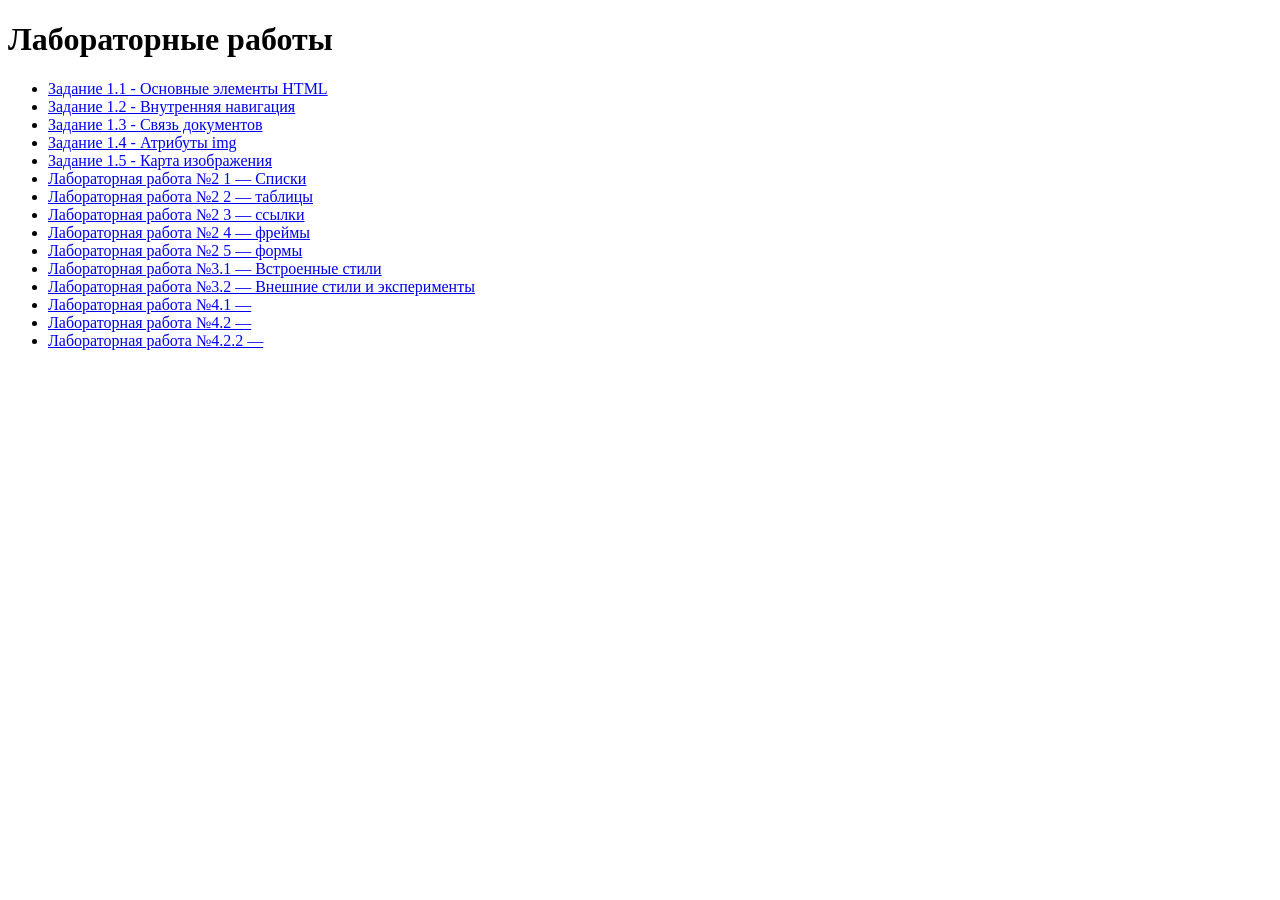
==== index.html @ c00015ff "fffffffffff" ====
<!DOCTYPE html>
<html lang="ru">
<head>
    <meta charset="UTF-8">
    <title>Лабораторные работы</title>
</head>
<body>
    <h1>Лабораторные работы</h1>
    <ul>
        <li><a href="lab_1/lab1_1.html">Задание 1.1 - Основные элементы HTML</a></li>
        <li><a href="lab_1/lab1_2.html">Задание 1.2 - Внутренняя навигация</a></li>
        <li><a href="lab_1/lab1_3.html">Задание 1.3 - Связь документов</a></li>
        <li><a href="lab_1/lab1_4.html">Задание 1.4 - Атрибуты img</a></li>
        <li><a href="lab_1/lab1_5.html">Задание 1.5 - Карта изображения</a></li>
        <li><a href="lab_2/lists.html">Лабораторная работа №2 1 — Списки</a></li>
        <li><a href="lab_2/tables.html">Лабораторная работа №2 2 —  таблицы</a></li>
         <li><a href="lab_2/iframes/index.html">Лабораторная работа №2 3  — ссылки </a></li>
        <li><a href="lab_2/embedded.html">Лабораторная работа №2 4  — фреймы</a></li>
        <li><a href="lab_2/form.html">Лабораторная работа №2 5 — формы</a></li>
        <li><a href="lab_3/lab_3_1.html">Лабораторная работа №3.1 — Встроенные стили</a></li>
        <li><a href="lab_3/lab_3_2.html">Лабораторная работа №3.2 — Внешние стили и эксперименты</a></li>
        <li><a href="lab4/lab_4_1.html">Лабораторная работа №4.1 — </a></li>
        <li><a href="lab4/lab_4_2.html">Лабораторная работа №4.2 — </a></li>
        <li><a href="lab4/lab_4_2_2.html">Лабораторная работа №4.2.2 — </a></li>
    </ul>
</body>
</html>
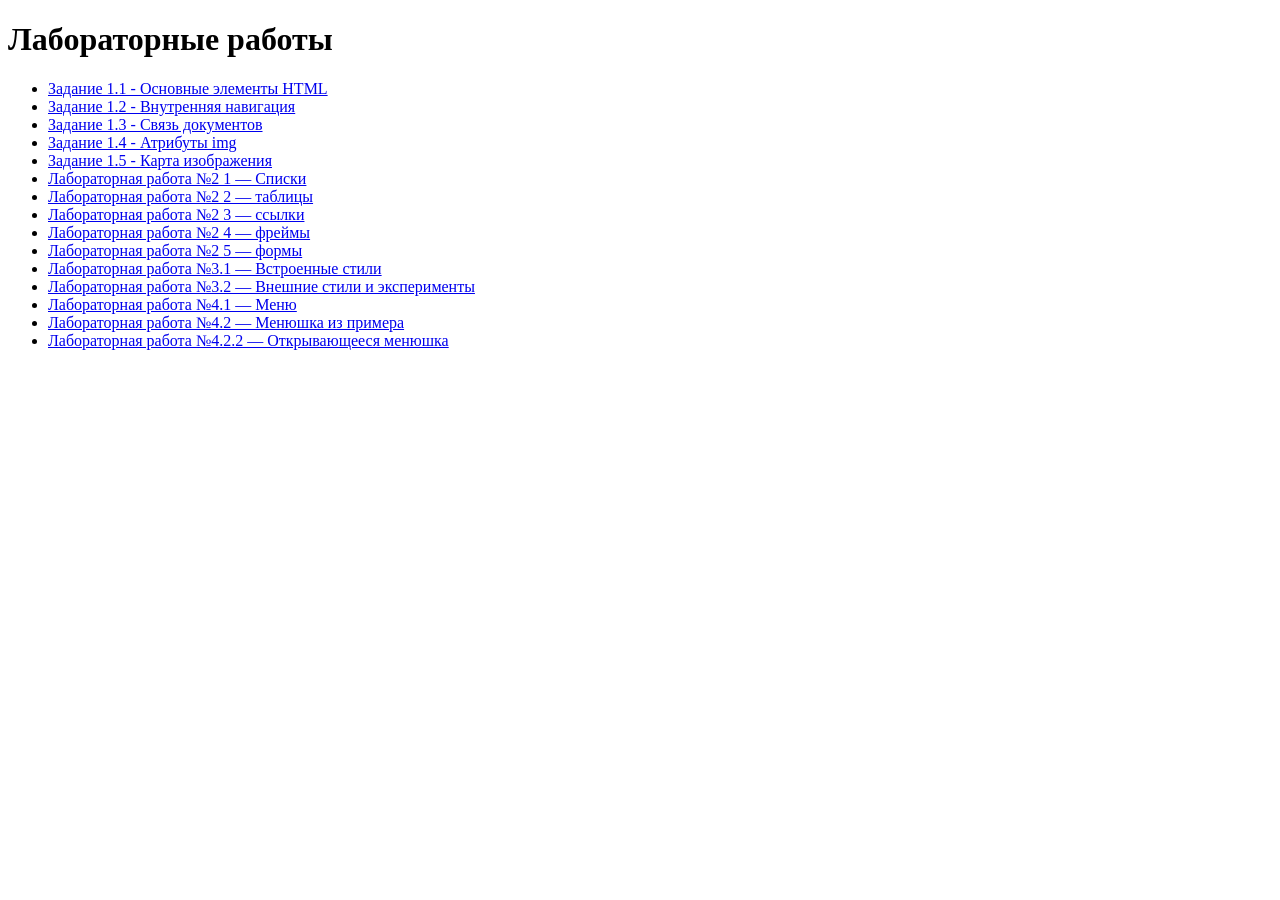
==== commit 9446e967: "аву" ====
--- a/index.html
+++ b/index.html
@@ -19,9 +19,9 @@
         <li><a href="lab_2/form.html">Лабораторная работа №2 5 — формы</a></li>
         <li><a href="lab_3/lab_3_1.html">Лабораторная работа №3.1 — Встроенные стили</a></li>
         <li><a href="lab_3/lab_3_2.html">Лабораторная работа №3.2 — Внешние стили и эксперименты</a></li>
-        <li><a href="lab4/lab_4_1.html">Лабораторная работа №4.1 — </a></li>
-        <li><a href="lab4/lab_4_2.html">Лабораторная работа №4.2 — </a></li>
-        <li><a href="lab4/lab_4_2_2.html">Лабораторная работа №4.2.2 — </a></li>
+        <li><a href="lab_4/lab_4_1.html">Лабораторная работа №4.1 — Меню </a></li>
+        <li><a href="lab_4/lab_4_2.html">Лабораторная работа №4.2 — Менюшка из примера </a></li>
+        <li><a href="lab_4/lab_4_2_2.html">Лабораторная работа №4.2.2 — Открывающееся менюшка</a></li>
     </ul>
 </body>
 </html>
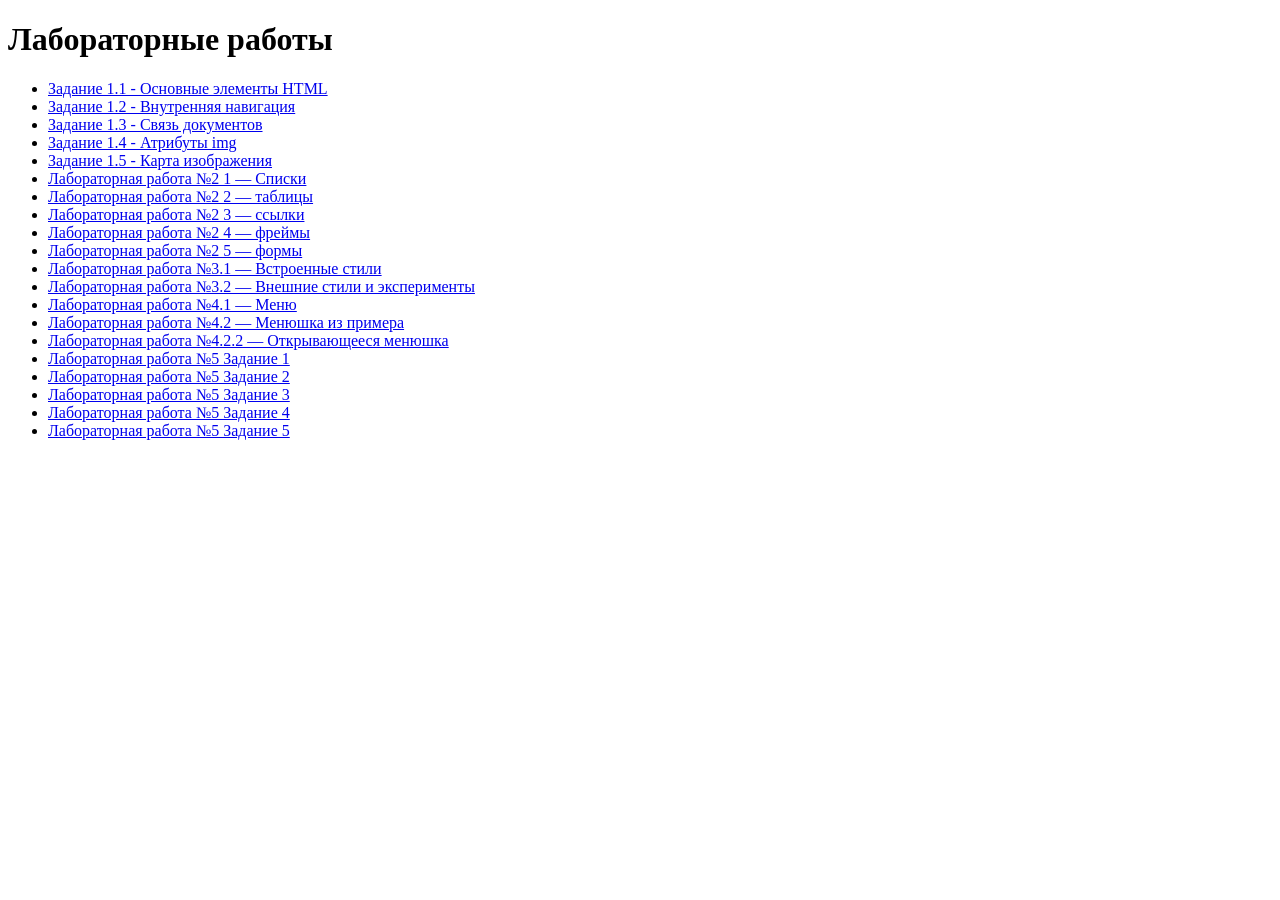
==== commit f5a23752: "авы" ====
--- a/index.html
+++ b/index.html
@@ -22,6 +22,11 @@
         <li><a href="lab_4/lab_4_1.html">Лабораторная работа №4.1 — Меню </a></li>
         <li><a href="lab_4/lab_4_2.html">Лабораторная работа №4.2 — Менюшка из примера </a></li>
         <li><a href="lab_4/lab_4_2_2.html">Лабораторная работа №4.2.2 — Открывающееся менюшка</a></li>
+        <li><a href="lab_5/lab5_1.html">Лабораторная работа №5 Задание 1</a></li>
+        <li><a href="lab_5/lab5_2.html">Лабораторная работа №5 Задание 2</a></li>
+        <li><a href="lab_5/lab5_3.html">Лабораторная работа №5 Задание 3</a></li>
+        <li><a href="lab_5/lab5_4.html">Лабораторная работа №5 Задание 4</a></li>
+        <li><a href="lab_5/lab5_5.html">Лабораторная работа №5 Задание 5</a></li>
     </ul>
 </body>
 </html>
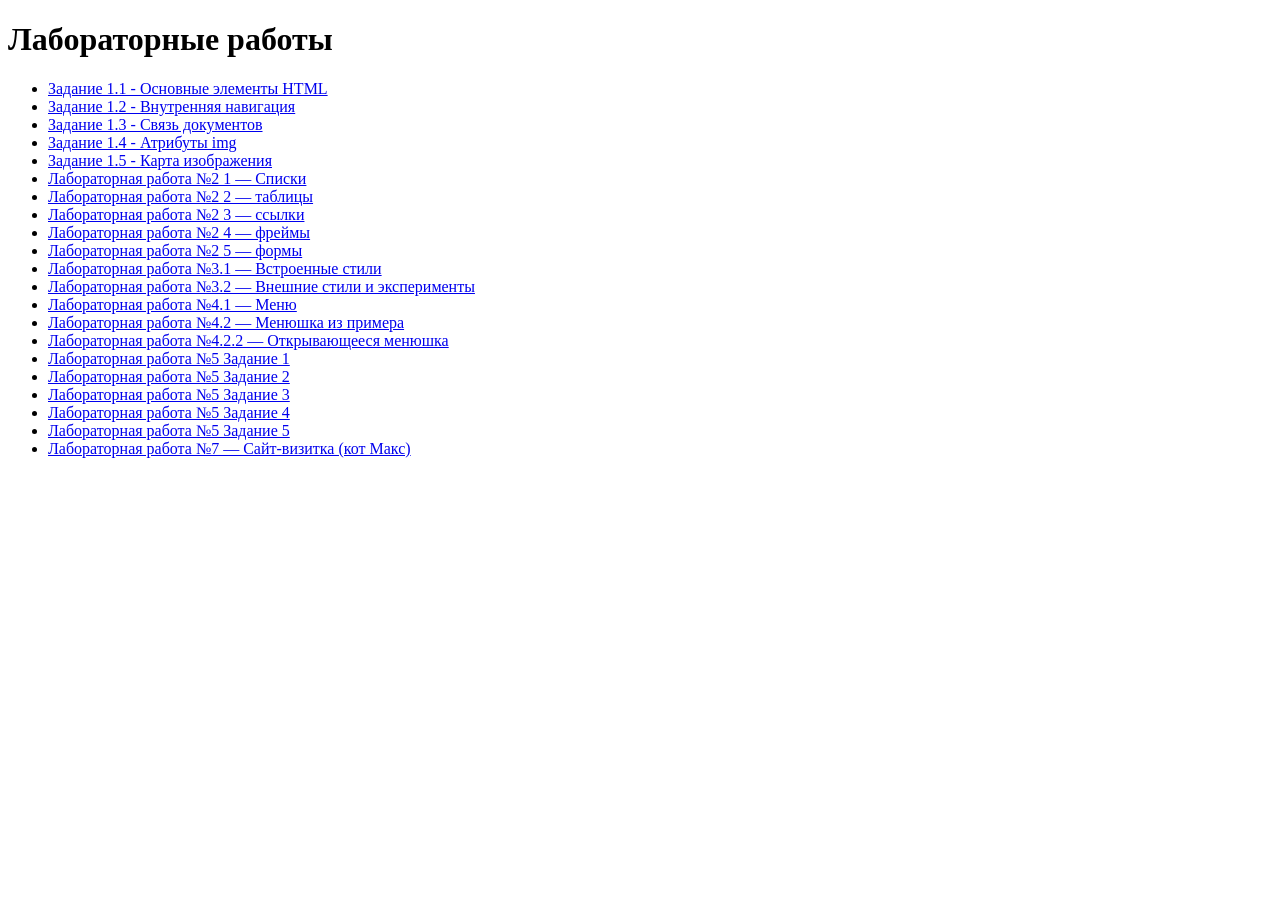
==== commit 2edf8e34: "уывкуы" ====
--- a/index.html
+++ b/index.html
@@ -13,20 +13,21 @@
         <li><a href="lab_1/lab1_4.html">Задание 1.4 - Атрибуты img</a></li>
         <li><a href="lab_1/lab1_5.html">Задание 1.5 - Карта изображения</a></li>
         <li><a href="lab_2/lists.html">Лабораторная работа №2 1 — Списки</a></li>
-        <li><a href="lab_2/tables.html">Лабораторная работа №2 2 —  таблицы</a></li>
-         <li><a href="lab_2/iframes/index.html">Лабораторная работа №2 3  — ссылки </a></li>
-        <li><a href="lab_2/embedded.html">Лабораторная работа №2 4  — фреймы</a></li>
+        <li><a href="lab_2/tables.html">Лабораторная работа №2 2 — таблицы</a></li>
+        <li><a href="lab_2/iframes/index.html">Лабораторная работа №2 3 — ссылки</a></li>
+        <li><a href="lab_2/embedded.html">Лабораторная работа №2 4 — фреймы</a></li>
         <li><a href="lab_2/form.html">Лабораторная работа №2 5 — формы</a></li>
         <li><a href="lab_3/lab_3_1.html">Лабораторная работа №3.1 — Встроенные стили</a></li>
         <li><a href="lab_3/lab_3_2.html">Лабораторная работа №3.2 — Внешние стили и эксперименты</a></li>
-        <li><a href="lab_4/lab_4_1.html">Лабораторная работа №4.1 — Меню </a></li>
-        <li><a href="lab_4/lab_4_2.html">Лабораторная работа №4.2 — Менюшка из примера </a></li>
+        <li><a href="lab_4/lab_4_1.html">Лабораторная работа №4.1 — Меню</a></li>
+        <li><a href="lab_4/lab_4_2.html">Лабораторная работа №4.2 — Менюшка из примера</a></li>
         <li><a href="lab_4/lab_4_2_2.html">Лабораторная работа №4.2.2 — Открывающееся менюшка</a></li>
         <li><a href="lab_5/lab5_1.html">Лабораторная работа №5 Задание 1</a></li>
         <li><a href="lab_5/lab5_2.html">Лабораторная работа №5 Задание 2</a></li>
         <li><a href="lab_5/lab5_3.html">Лабораторная работа №5 Задание 3</a></li>
         <li><a href="lab_5/lab5_4.html">Лабораторная работа №5 Задание 4</a></li>
         <li><a href="lab_5/lab5_5.html">Лабораторная работа №5 Задание 5</a></li>
+        <li><a href="lab_7/index.html">Лабораторная работа №7 — Сайт-визитка (кот Макс)</a></li>
     </ul>
 </body>
 </html>
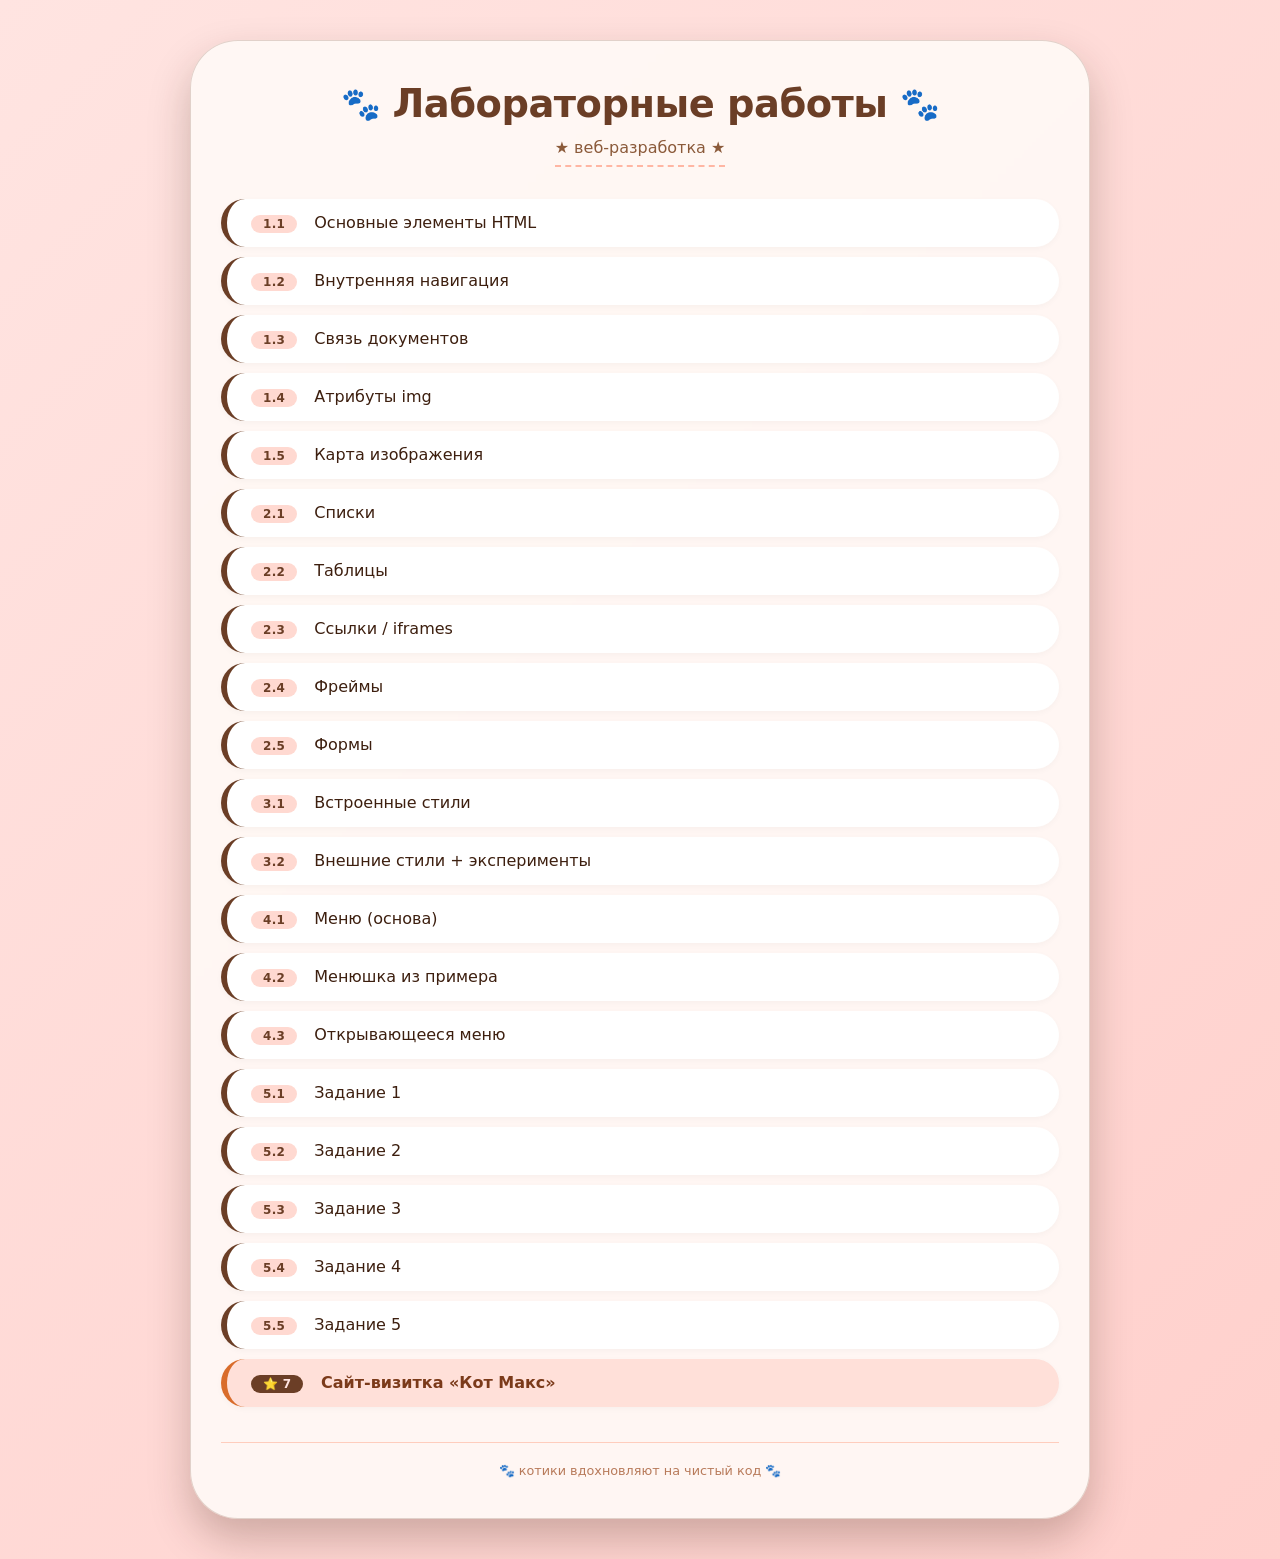
==== commit 8b529956: "уауваввауува" ====
--- a/index.html
+++ b/index.html
@@ -2,32 +2,190 @@
 <html lang="ru">
 <head>
     <meta charset="UTF-8">
+    <meta name="viewport" content="width=device-width, initial-scale=1.0">
     <title>Лабораторные работы</title>
+    <style>
+        * {
+            margin: 0;
+            padding: 0;
+            box-sizing: border-box;
+        }
+        
+        body {
+            background: linear-gradient(135deg, #FFE4E1 0%, #FFD0CC 100%);
+            font-family: 'Segoe UI', 'Ubuntu', system-ui, -apple-system, sans-serif;
+            min-height: 100vh;
+            padding: 40px 20px;
+        }
+        
+        .container {
+            max-width: 900px;
+            margin: 0 auto;
+            background: rgba(255, 248, 245, 0.95);
+            border-radius: 48px;
+            box-shadow: 0 20px 40px rgba(61, 31, 15, 0.25);
+            padding: 40px 30px;
+            backdrop-filter: blur(2px);
+            border: 1px solid rgba(107, 62, 38, 0.2);
+        }
+        
+        h1 {
+            color: #6B3E26;
+            font-size: 2.4rem;
+            text-align: center;
+            margin-bottom: 12px;
+            font-weight: 700;
+            letter-spacing: -0.5px;
+            display: flex;
+            align-items: center;
+            justify-content: center;
+            gap: 12px;
+            flex-wrap: wrap;
+        }
+        
+        h1::before {
+            content: "🐾";
+            font-size: 2rem;
+        }
+        
+        h1::after {
+            content: "🐾";
+            font-size: 2rem;
+        }
+        
+        .subhead {
+            text-align: center;
+            color: #8B5A3A;
+            margin-bottom: 32px;
+            font-size: 1rem;
+            border-bottom: 2px dashed #FFB6A3;
+            display: inline-block;
+            width: auto;
+            margin-left: auto;
+            margin-right: auto;
+            padding-bottom: 8px;
+        }
+        
+        .lab-grid {
+            display: flex;
+            flex-direction: column;
+            gap: 10px;
+        }
+        
+        .lab-item {
+            background: white;
+            border-radius: 60px;
+            transition: all 0.25s ease;
+            border-left: 6px solid #6B3E26;
+            box-shadow: 0 2px 6px rgba(0, 0, 0, 0.03);
+        }
+        
+        .lab-item:hover {
+            transform: translateX(8px);
+            background: #FFF5F2;
+            border-left-width: 10px;
+            box-shadow: 0 8px 20px rgba(107, 62, 38, 0.15);
+        }
+        
+        .lab-item a {
+            display: block;
+            padding: 14px 24px;
+            text-decoration: none;
+            color: #3D1F0F;
+            font-weight: 500;
+            font-size: 1rem;
+            transition: color 0.2s;
+            border-radius: 60px;
+        }
+        
+        .lab-item a:hover {
+            color: #C2571A;
+        }
+        
+        .lab-number {
+            display: inline-block;
+            background: #FFD9D1;
+            color: #6B3E26;
+            border-radius: 40px;
+            padding: 2px 12px;
+            font-size: 0.75rem;
+            font-weight: 700;
+            margin-right: 12px;
+            letter-spacing: 0.3px;
+        }
+        
+        .highlight {
+            background: #FFE0D9;
+            border-left-color: #D96C2B;
+        }
+        
+        .highlight a {
+            font-weight: 600;
+            color: #7B3A1A;
+        }
+        
+        .footer-note {
+            text-align: center;
+            margin-top: 35px;
+            font-size: 0.8rem;
+            color: #B87A5A;
+            border-top: 1px solid #FFCDBD;
+            padding-top: 20px;
+        }
+        
+        @media (max-width: 550px) {
+            .container {
+                padding: 24px 18px;
+            }
+            h1 {
+                font-size: 1.7rem;
+            }
+            .lab-item a {
+                padding: 12px 16px;
+                font-size: 0.85rem;
+            }
+        }
+    </style>
 </head>
 <body>
+<div class="container">
     <h1>Лабораторные работы</h1>
-    <ul>
-        <li><a href="lab_1/lab1_1.html">Задание 1.1 - Основные элементы HTML</a></li>
-        <li><a href="lab_1/lab1_2.html">Задание 1.2 - Внутренняя навигация</a></li>
-        <li><a href="lab_1/lab1_3.html">Задание 1.3 - Связь документов</a></li>
-        <li><a href="lab_1/lab1_4.html">Задание 1.4 - Атрибуты img</a></li>
-        <li><a href="lab_1/lab1_5.html">Задание 1.5 - Карта изображения</a></li>
-        <li><a href="lab_2/lists.html">Лабораторная работа №2 1 — Списки</a></li>
-        <li><a href="lab_2/tables.html">Лабораторная работа №2 2 — таблицы</a></li>
-        <li><a href="lab_2/iframes/index.html">Лабораторная работа №2 3 — ссылки</a></li>
-        <li><a href="lab_2/embedded.html">Лабораторная работа №2 4 — фреймы</a></li>
-        <li><a href="lab_2/form.html">Лабораторная работа №2 5 — формы</a></li>
-        <li><a href="lab_3/lab_3_1.html">Лабораторная работа №3.1 — Встроенные стили</a></li>
-        <li><a href="lab_3/lab_3_2.html">Лабораторная работа №3.2 — Внешние стили и эксперименты</a></li>
-        <li><a href="lab_4/lab_4_1.html">Лабораторная работа №4.1 — Меню</a></li>
-        <li><a href="lab_4/lab_4_2.html">Лабораторная работа №4.2 — Менюшка из примера</a></li>
-        <li><a href="lab_4/lab_4_2_2.html">Лабораторная работа №4.2.2 — Открывающееся менюшка</a></li>
-        <li><a href="lab_5/lab5_1.html">Лабораторная работа №5 Задание 1</a></li>
-        <li><a href="lab_5/lab5_2.html">Лабораторная работа №5 Задание 2</a></li>
-        <li><a href="lab_5/lab5_3.html">Лабораторная работа №5 Задание 3</a></li>
-        <li><a href="lab_5/lab5_4.html">Лабораторная работа №5 Задание 4</a></li>
-        <li><a href="lab_5/lab5_5.html">Лабораторная работа №5 Задание 5</a></li>
-        <li><a href="lab_7/index.html">Лабораторная работа №7 — Сайт-визитка (кот Макс)</a></li>
-    </ul>
+    <div style="text-align: center;">
+        <div class="subhead">★ веб-разработка ★</div>
+    </div>
+    
+    <div class="lab-grid">
+        <div class="lab-item"><a href="lab_1/lab1_1.html"><span class="lab-number">1.1</span> Основные элементы HTML</a></div>
+        <div class="lab-item"><a href="lab_1/lab1_2.html"><span class="lab-number">1.2</span> Внутренняя навигация</a></div>
+        <div class="lab-item"><a href="lab_1/lab1_3.html"><span class="lab-number">1.3</span> Связь документов</a></div>
+        <div class="lab-item"><a href="lab_1/lab1_4.html"><span class="lab-number">1.4</span> Атрибуты img</a></div>
+        <div class="lab-item"><a href="lab_1/lab1_5.html"><span class="lab-number">1.5</span> Карта изображения</a></div>
+        
+        <div class="lab-item"><a href="lab_2/lists.html"><span class="lab-number">2.1</span> Списки</a></div>
+        <div class="lab-item"><a href="lab_2/tables.html"><span class="lab-number">2.2</span> Таблицы</a></div>
+        <div class="lab-item"><a href="lab_2/iframes/index.html"><span class="lab-number">2.3</span> Ссылки / iframes</a></div>
+        <div class="lab-item"><a href="lab_2/embedded.html"><span class="lab-number">2.4</span> Фреймы</a></div>
+        <div class="lab-item"><a href="lab_2/form.html"><span class="lab-number">2.5</span> Формы</a></div>
+        
+        <div class="lab-item"><a href="lab_3/lab_3_1.html"><span class="lab-number">3.1</span> Встроенные стили</a></div>
+        <div class="lab-item"><a href="lab_3/lab_3_2.html"><span class="lab-number">3.2</span> Внешние стили + эксперименты</a></div>
+        
+        <div class="lab-item"><a href="lab_4/lab_4_1.html"><span class="lab-number">4.1</span> Меню (основа)</a></div>
+        <div class="lab-item"><a href="lab_4/lab_4_2.html"><span class="lab-number">4.2</span> Менюшка из примера</a></div>
+        <div class="lab-item"><a href="lab_4/lab_4_2_2.html"><span class="lab-number">4.3</span> Открывающееся меню</a></div>
+        
+        <div class="lab-item"><a href="lab_5/lab5_1.html"><span class="lab-number">5.1</span> Задание 1</a></div>
+        <div class="lab-item"><a href="lab_5/lab5_2.html"><span class="lab-number">5.2</span> Задание 2</a></div>
+        <div class="lab-item"><a href="lab_5/lab5_3.html"><span class="lab-number">5.3</span> Задание 3</a></div>
+        <div class="lab-item"><a href="lab_5/lab5_4.html"><span class="lab-number">5.4</span> Задание 4</a></div>
+        <div class="lab-item"><a href="lab_5/lab5_5.html"><span class="lab-number">5.5</span> Задание 5</a></div>
+        
+        <div class="lab-item highlight"><a href="lab_7/index.html"><span class="lab-number" style="background:#6B3E26; color:#FFE4E1;">⭐ 7</span> Сайт-визитка «Кот Макс»</a></div>
+    </div>
+    
+    <div class="footer-note">
+        🐾 котики вдохновляют на чистый код 🐾
+    </div>
+</div>
 </body>
 </html>
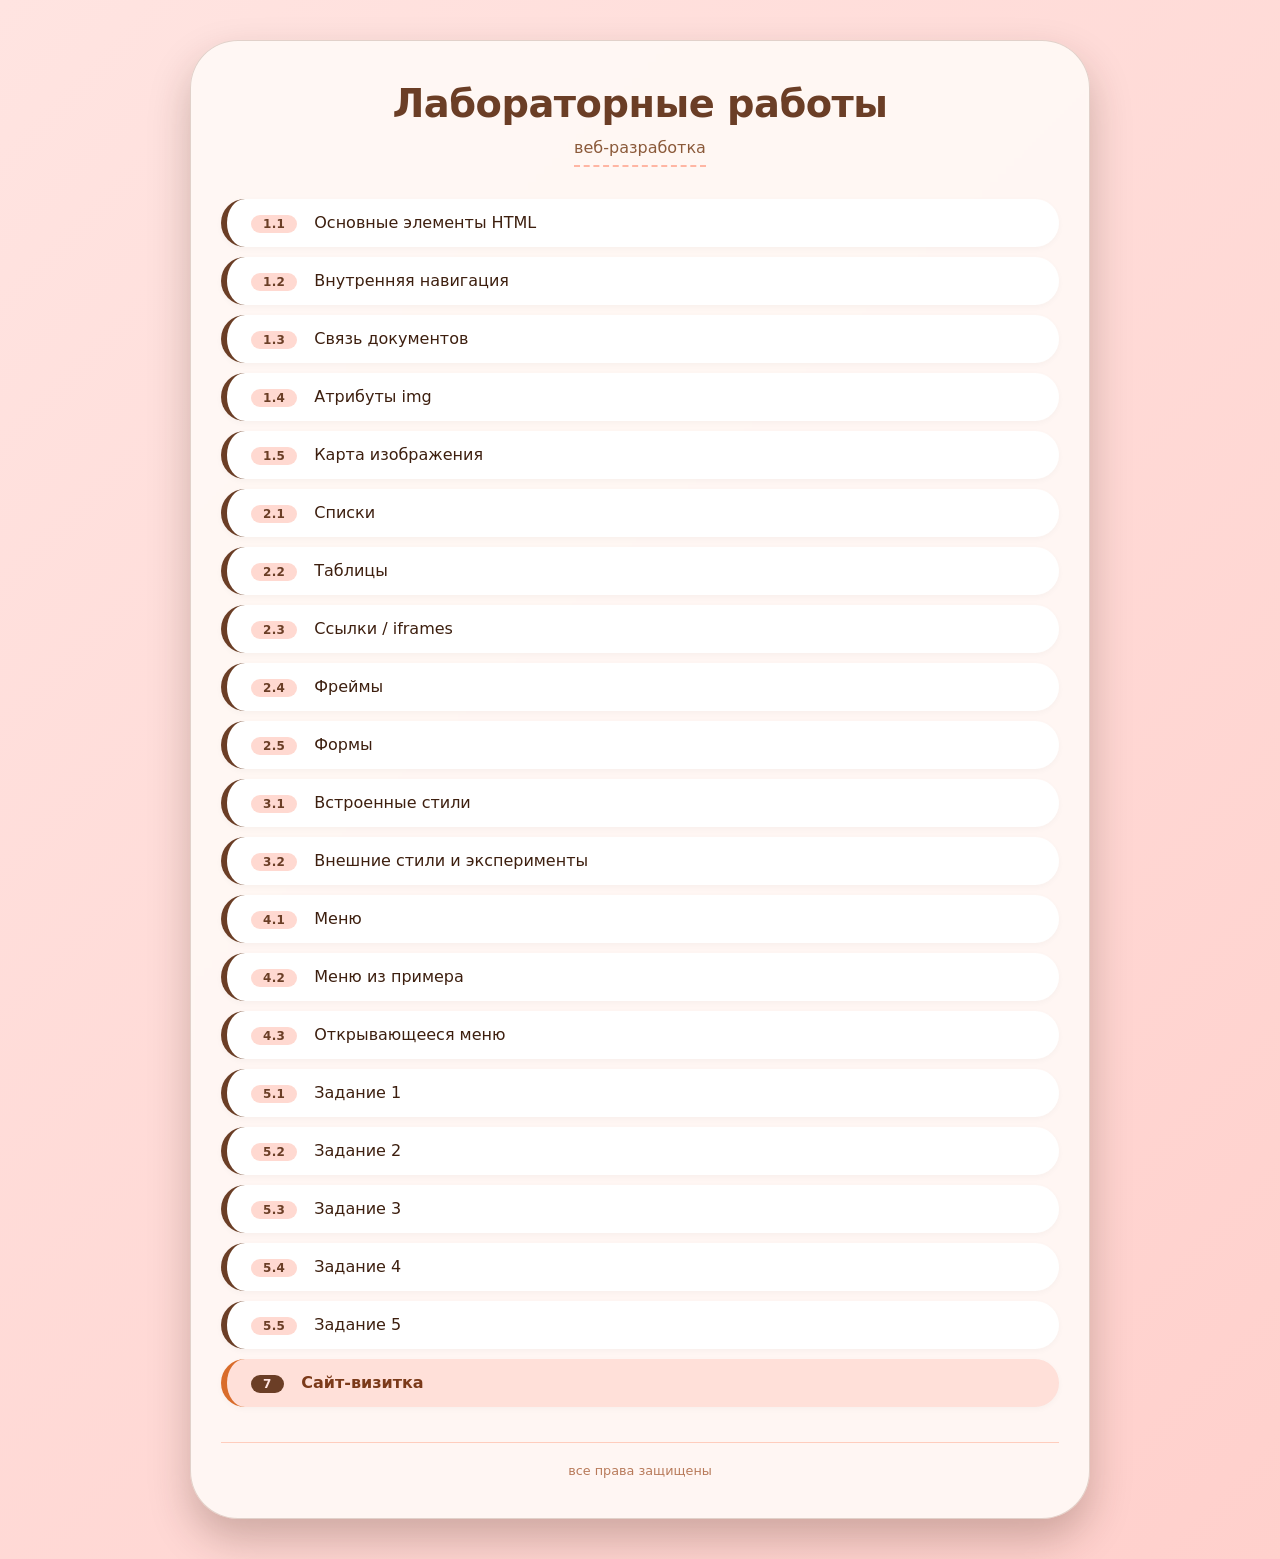
==== commit eea317fc: "ыувыу" ====
--- a/index.html
+++ b/index.html
@@ -36,21 +36,6 @@
             margin-bottom: 12px;
             font-weight: 700;
             letter-spacing: -0.5px;
-            display: flex;
-            align-items: center;
-            justify-content: center;
-            gap: 12px;
-            flex-wrap: wrap;
-        }
-        
-        h1::before {
-            content: "🐾";
-            font-size: 2rem;
-        }
-        
-        h1::after {
-            content: "🐾";
-            font-size: 2rem;
         }
         
         .subhead {
@@ -151,7 +136,7 @@
 <div class="container">
     <h1>Лабораторные работы</h1>
     <div style="text-align: center;">
-        <div class="subhead">★ веб-разработка ★</div>
+        <div class="subhead">веб-разработка</div>
     </div>
     
     <div class="lab-grid">
@@ -168,10 +153,10 @@
         <div class="lab-item"><a href="lab_2/form.html"><span class="lab-number">2.5</span> Формы</a></div>
         
         <div class="lab-item"><a href="lab_3/lab_3_1.html"><span class="lab-number">3.1</span> Встроенные стили</a></div>
-        <div class="lab-item"><a href="lab_3/lab_3_2.html"><span class="lab-number">3.2</span> Внешние стили + эксперименты</a></div>
+        <div class="lab-item"><a href="lab_3/lab_3_2.html"><span class="lab-number">3.2</span> Внешние стили и эксперименты</a></div>
         
-        <div class="lab-item"><a href="lab_4/lab_4_1.html"><span class="lab-number">4.1</span> Меню (основа)</a></div>
-        <div class="lab-item"><a href="lab_4/lab_4_2.html"><span class="lab-number">4.2</span> Менюшка из примера</a></div>
+        <div class="lab-item"><a href="lab_4/lab_4_1.html"><span class="lab-number">4.1</span> Меню</a></div>
+        <div class="lab-item"><a href="lab_4/lab_4_2.html"><span class="lab-number">4.2</span> Меню из примера</a></div>
         <div class="lab-item"><a href="lab_4/lab_4_2_2.html"><span class="lab-number">4.3</span> Открывающееся меню</a></div>
         
         <div class="lab-item"><a href="lab_5/lab5_1.html"><span class="lab-number">5.1</span> Задание 1</a></div>
@@ -180,11 +165,11 @@
         <div class="lab-item"><a href="lab_5/lab5_4.html"><span class="lab-number">5.4</span> Задание 4</a></div>
         <div class="lab-item"><a href="lab_5/lab5_5.html"><span class="lab-number">5.5</span> Задание 5</a></div>
         
-        <div class="lab-item highlight"><a href="lab_7/index.html"><span class="lab-number" style="background:#6B3E26; color:#FFE4E1;">⭐ 7</span> Сайт-визитка «Кот Макс»</a></div>
+        <div class="lab-item highlight"><a href="lab_7/index.html"><span class="lab-number" style="background:#6B3E26; color:#FFE4E1;">7</span> Сайт-визитка</a></div>
     </div>
     
     <div class="footer-note">
-        🐾 котики вдохновляют на чистый код 🐾
+        все права защищены
     </div>
 </div>
 </body>
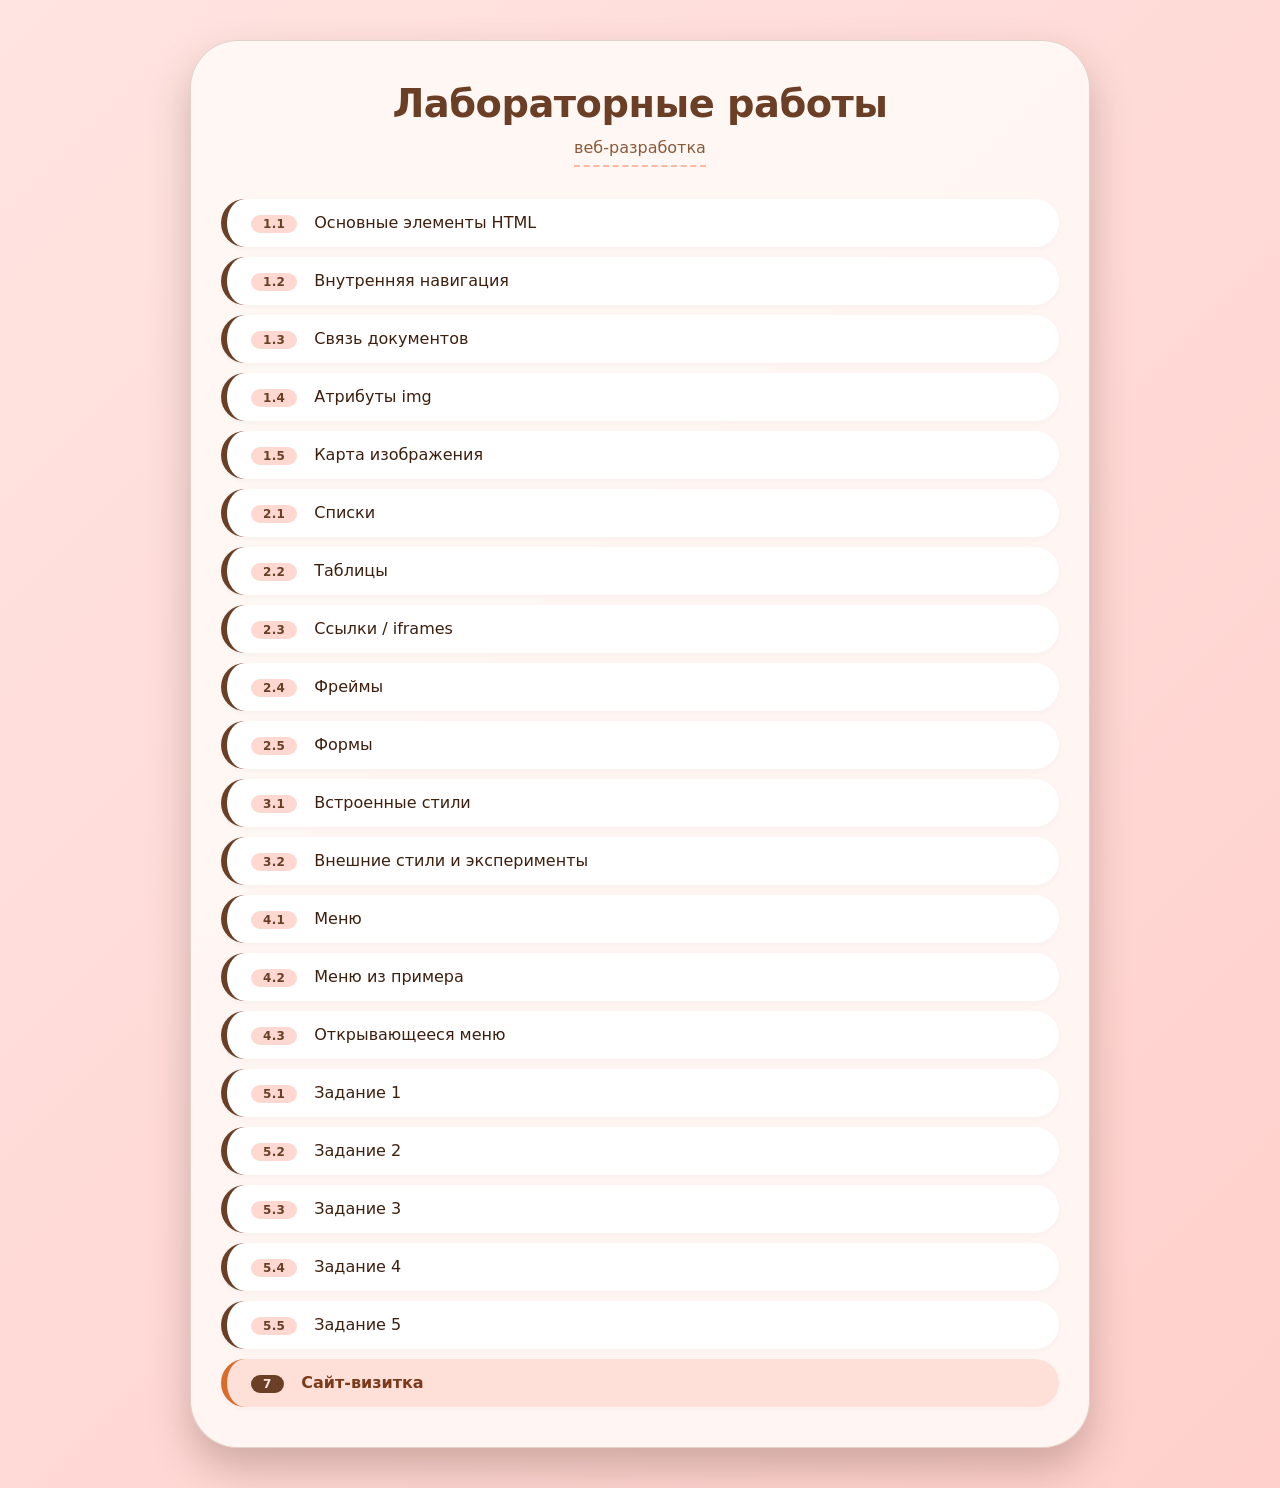
==== commit c6bd3e72: "увывч" ====
--- a/index.html
+++ b/index.html
@@ -167,10 +167,6 @@
         
         <div class="lab-item highlight"><a href="lab_7/index.html"><span class="lab-number" style="background:#6B3E26; color:#FFE4E1;">7</span> Сайт-визитка</a></div>
     </div>
-    
-    <div class="footer-note">
-        все права защищены
-    </div>
 </div>
 </body>
 </html>
